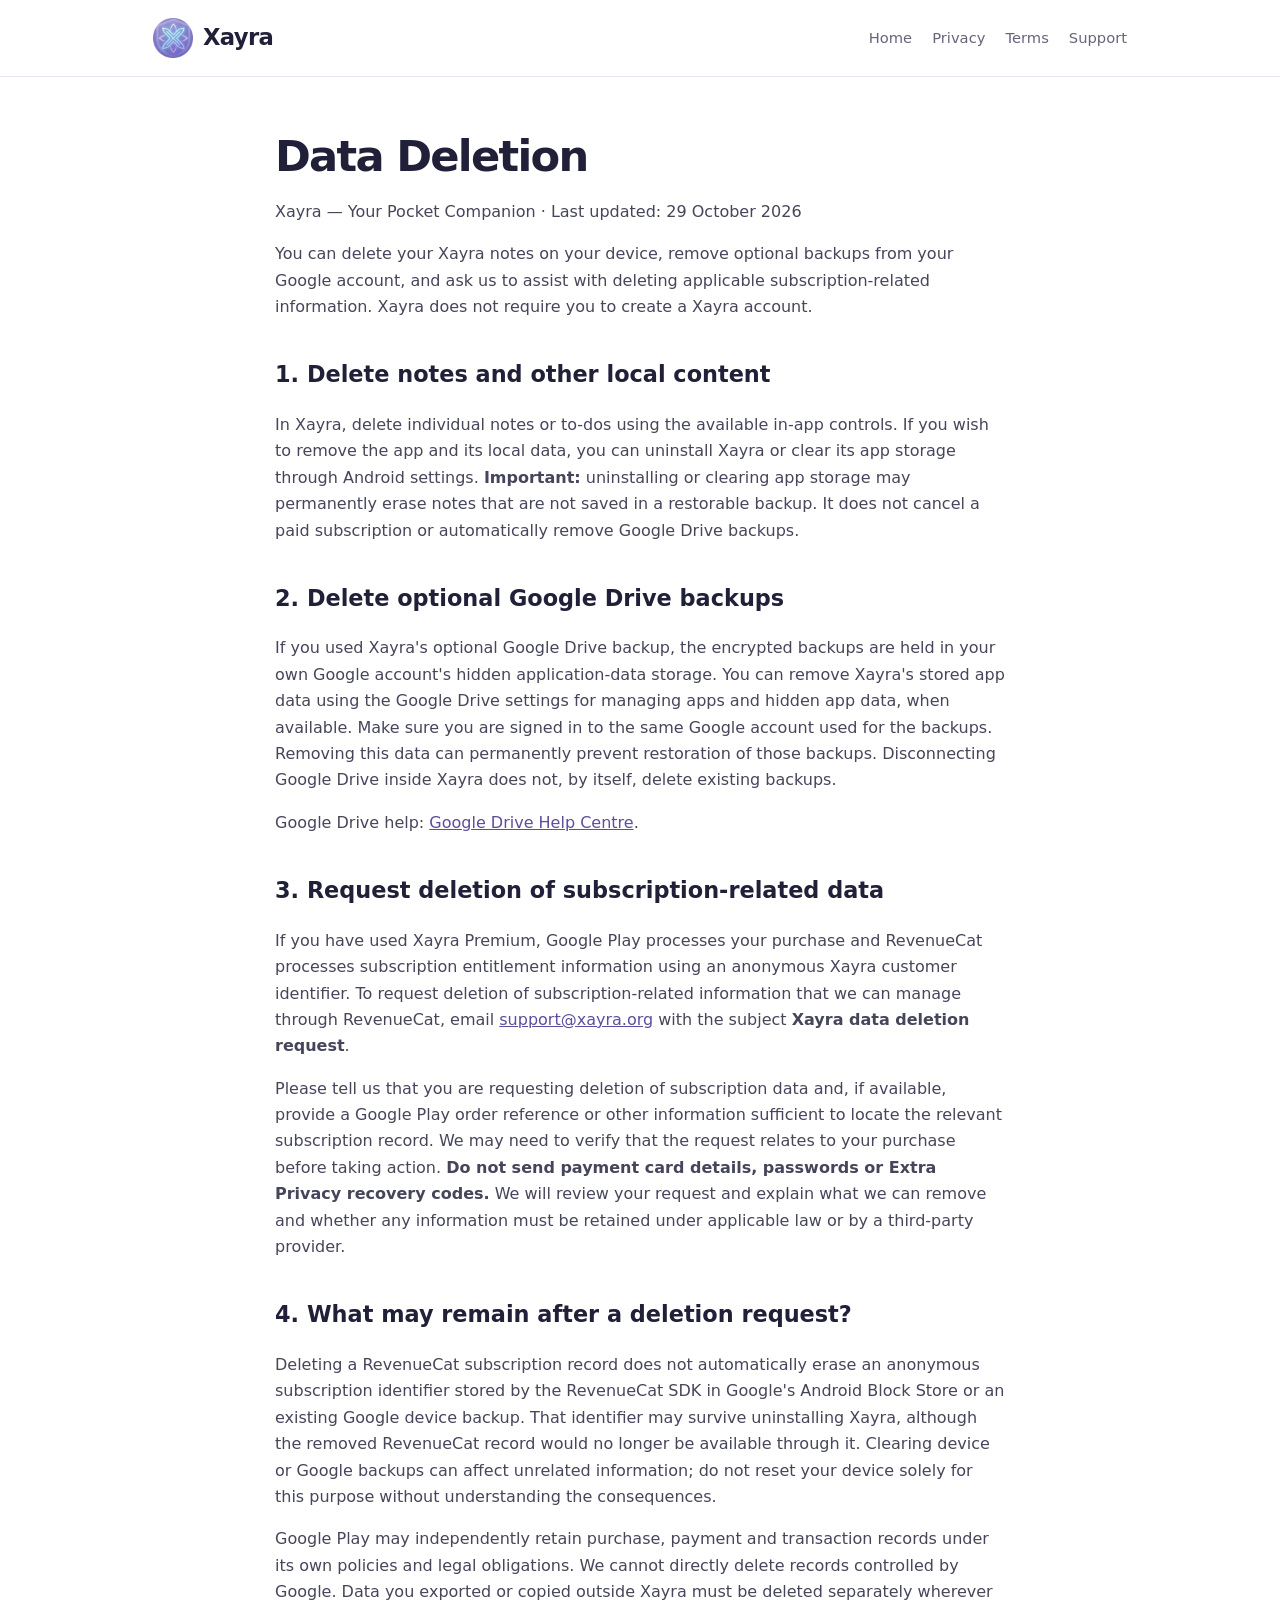
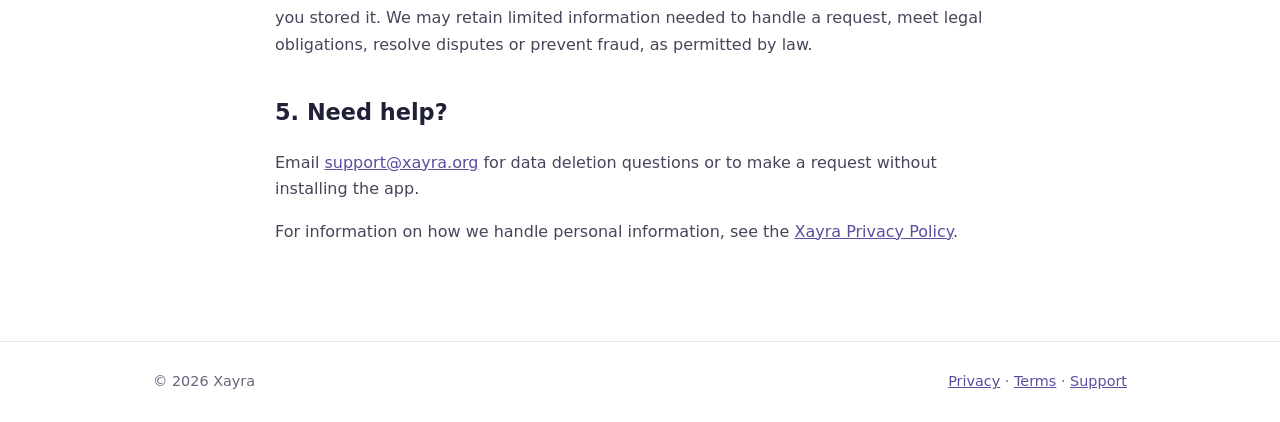
==== data-deletion/index.html @ 7cc68675 "Add Xayra public data deletion instructions for Google Play" ====
<!doctype html>
<html lang="en">
<head>
  <meta charset="utf-8">
  <meta name="viewport" content="width=device-width,initial-scale=1">
  <title>Data Deletion — Xayra</title>
  <meta name="description" content="How to delete Xayra notes, optional Google Drive backups, and request deletion of subscription-related data.">
  <link rel="canonical" href="https://xayra.org/data-deletion/">
  <link rel="icon" type="image/png" href="/assets/xayra-icon.png">
  <link rel="stylesheet" href="/styles.css">
  <meta property="og:type" content="website">
  <meta property="og:site_name" content="Xayra">
  <meta property="og:title" content="Data Deletion — Xayra">
  <meta property="og:description" content="Learn how to delete notes, backups and subscription-related records.">
  <meta property="og:url" content="https://xayra.org/data-deletion/">
  <meta property="og:image" content="https://xayra.org/assets/xayra-logo.png">
  <meta property="og:image:alt" content="Xayra — Your Pocket Companion">
  <meta name="twitter:card" content="summary_large_image">
</head>
<body>
<header><nav class="wrap nav"><a class="logo" href="/"><img src="/assets/xayra-icon.png" alt="Xayra logo" class="brand-icon"><span>Xayra</span></a><div class="links"><a href="/">Home</a><a href="/privacy/">Privacy</a><a href="/terms/">Terms</a><a href="/support/">Support</a></div></nav></header>
<main class="wrap prose">
  <h1>Data Deletion</h1>
  <p class="muted">Xayra — Your Pocket Companion · Last updated: 29 October 2026</p>
  <p>You can delete your Xayra notes on your device, remove optional backups from your Google account, and ask us to assist with deleting applicable subscription-related information. Xayra does not require you to create a Xayra account.</p>

  <h2>1. Delete notes and other local content</h2>
  <p>In Xayra, delete individual notes or to-dos using the available in-app controls. If you wish to remove the app and its local data, you can uninstall Xayra or clear its app storage through Android settings. <strong>Important:</strong> uninstalling or clearing app storage may permanently erase notes that are not saved in a restorable backup. It does not cancel a paid subscription or automatically remove Google Drive backups.</p>

  <h2>2. Delete optional Google Drive backups</h2>
  <p>If you used Xayra's optional Google Drive backup, the encrypted backups are held in your own Google account's hidden application-data storage. You can remove Xayra's stored app data using the Google Drive settings for managing apps and hidden app data, when available. Make sure you are signed in to the same Google account used for the backups. Removing this data can permanently prevent restoration of those backups. Disconnecting Google Drive inside Xayra does not, by itself, delete existing backups.</p>
  <p>Google Drive help: <a href="https://support.google.com/drive/">Google Drive Help Centre</a>.</p>

  <h2>3. Request deletion of subscription-related data</h2>
  <p>If you have used Xayra Premium, Google Play processes your purchase and RevenueCat processes subscription entitlement information using an anonymous Xayra customer identifier. To request deletion of subscription-related information that we can manage through RevenueCat, email <a href="mailto:support@xayra.org?subject=Xayra%20data%20deletion%20request">support@xayra.org</a> with the subject <strong>Xayra data deletion request</strong>.</p>
  <p>Please tell us that you are requesting deletion of subscription data and, if available, provide a Google Play order reference or other information sufficient to locate the relevant subscription record. We may need to verify that the request relates to your purchase before taking action. <strong>Do not send payment card details, passwords or Extra Privacy recovery codes.</strong> We will review your request and explain what we can remove and whether any information must be retained under applicable law or by a third-party provider.</p>

  <h2>4. What may remain after a deletion request?</h2>
  <p>Deleting a RevenueCat subscription record does not automatically erase an anonymous subscription identifier stored by the RevenueCat SDK in Google's Android Block Store or an existing Google device backup. That identifier may survive uninstalling Xayra, although the removed RevenueCat record would no longer be available through it. Clearing device or Google backups can affect unrelated information; do not reset your device solely for this purpose without understanding the consequences.</p>
  <p>Google Play may independently retain purchase, payment and transaction records under its own policies and legal obligations. We cannot directly delete records controlled by Google. Data you exported or copied outside Xayra must be deleted separately wherever you stored it. We may retain limited information needed to handle a request, meet legal obligations, resolve disputes or prevent fraud, as permitted by law.</p>

  <h2>5. Need help?</h2>
  <p>Email <a href="mailto:support@xayra.org?subject=Xayra%20data%20deletion%20request">support@xayra.org</a> for data deletion questions or to make a request without installing the app.</p>
  <p>For information on how we handle personal information, see the <a href="/privacy/">Xayra Privacy Policy</a>.</p>
</main>
<footer><div class="wrap footer-inner"><span>© 2026 Xayra</span><span><a href="/privacy/">Privacy</a> · <a href="/terms/">Terms</a> · <a href="/support/">Support</a></span></div></footer>
</body></html>
---- styles.css ----
:root{color-scheme:light;--ink:#202039;--muted:#65657b;--purple:#7461b3;--light:#f7f5fc;--border:#e7e3f0}*{box-sizing:border-box}body{margin:0;font:16px/1.65 system-ui,-apple-system,Segoe UI,Roboto,sans-serif;color:var(--ink);background:#fff}a{color:#5e4c9e}a:hover{text-decoration:none}.wrap{max-width:1024px;margin:auto;padding:0 25px}.nav{display:flex;align-items:center;justify-content:space-between;gap:16px;min-height:76px}.logo{color:var(--ink);font-size:1.42rem;font-weight:750;letter-spacing:-.03em;text-decoration:none}.logo-mark{color:var(--purple)}.links{display:flex;flex-wrap:wrap;gap:20px}.links a{font-size:.92rem;text-decoration:none;color:var(--muted)}.links a:hover{color:var(--purple)}header{border-bottom:1px solid var(--border)}.hero{background:radial-gradient(ellipse at 80% 20%,#e6e0fb,transparent 55%),linear-gradient(145deg,#faf9fe,#f3f0fa);padding:98px 0 100px}.eyebrow{font-size:.8rem;letter-spacing:.15em;text-transform:uppercase;color:var(--purple);font-weight:700}.hero h1{font-size:clamp(2.4rem,6vw,4.8rem);line-height:1.1;letter-spacing:-.055em;max-width:720px;margin:14px 0 24px}.hero p{font-size:1.16rem;color:#4f5068;max-width:640px}.button{display:inline-block;background:var(--purple);color:#fff;text-decoration:none;font-weight:650;border-radius:10px;padding:12px 22px;margin-top:16px}.section{padding:74px 0}.section h2{font-size:2rem;letter-spacing:-.035em;margin:0 0 28px}.cards{display:grid;grid-template-columns:repeat(3,1fr);gap:16px}.card{padding:25px;border:1px solid var(--border);border-radius:16px;background:#fff}.card h3{margin:0 0 10px;font-size:1.08rem}.card p{color:var(--muted);margin:0}.muted{color:var(--muted)}.prose{max-width:780px;padding-top:54px;padding-bottom:80px}.prose h1{font-size:2.7rem;line-height:1.2;letter-spacing:-.04em;margin:0 0 10px}.prose h2{margin-top:36px;font-size:1.4rem}.prose h3{margin-top:24px}.prose p,.prose li{color:#46465b}.prose ul{padding-left:22px}.notice{background:var(--light);padding:18px;border-left:4px solid var(--purple);border-radius:6px}.small{font-size:.88rem}footer{border-top:1px solid var(--border);padding:28px 0}.footer-inner{display:flex;justify-content:space-between;gap:20px;flex-wrap:wrap;font-size:.9rem;color:var(--muted)}@media(max-width:700px){.nav{align-items:flex-start;flex-direction:column;padding-top:18px;padding-bottom:18px}.links{gap:13px}.hero{padding:64px 0}.cards{grid-template-columns:1fr}.section{padding:48px 0}.prose h1{font-size:2.1rem}}
.logo {
  display: inline-flex;
  align-items: center;
  gap: 10px;
  white-space: nowrap;
}

.logo .brand-icon {
  display: block;
  width: 40px;
  height: 40px;
  max-width: 40px;
  object-fit: contain;
  flex-shrink: 0;
}
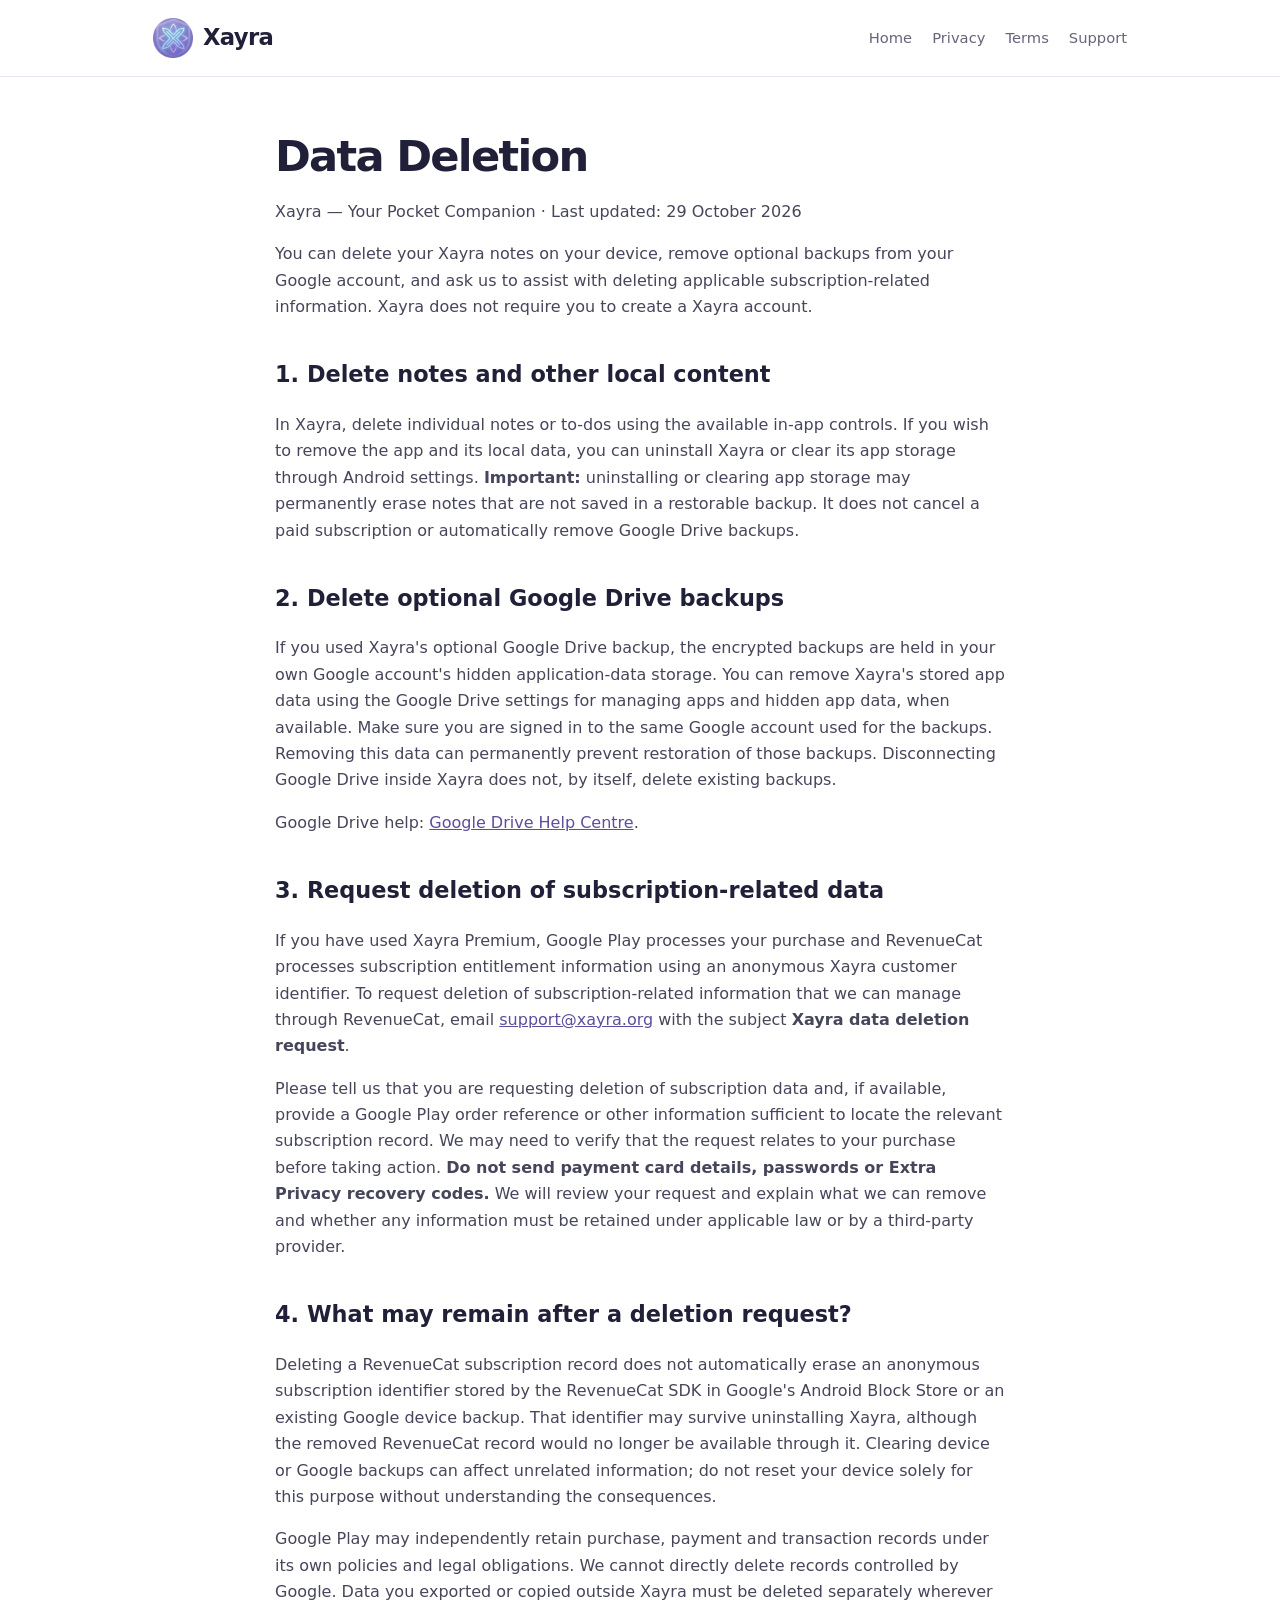
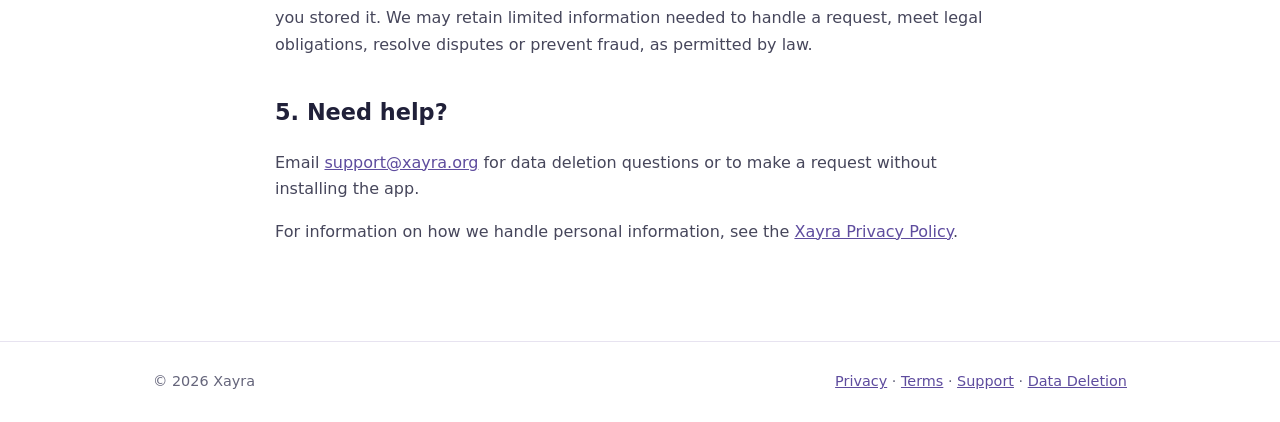
==== commit 1970ca06: "Add Data Deletion footer link to data-deletion/index.html" ====
--- a/data-deletion/index.html
+++ b/data-deletion/index.html
@@ -43,5 +43,5 @@
   <p>Email <a href="mailto:support@xayra.org?subject=Xayra%20data%20deletion%20request">support@xayra.org</a> for data deletion questions or to make a request without installing the app.</p>
   <p>For information on how we handle personal information, see the <a href="/privacy/">Xayra Privacy Policy</a>.</p>
 </main>
-<footer><div class="wrap footer-inner"><span>© 2026 Xayra</span><span><a href="/privacy/">Privacy</a> · <a href="/terms/">Terms</a> · <a href="/support/">Support</a></span></div></footer>
+<footer><div class="wrap footer-inner"><span>© 2026 Xayra</span><span><a href="/privacy/">Privacy</a> · <a href="/terms/">Terms</a> · <a href="/support/">Support</a> · <a href="/data-deletion/">Data Deletion</a></span></div></footer>
 </body></html>
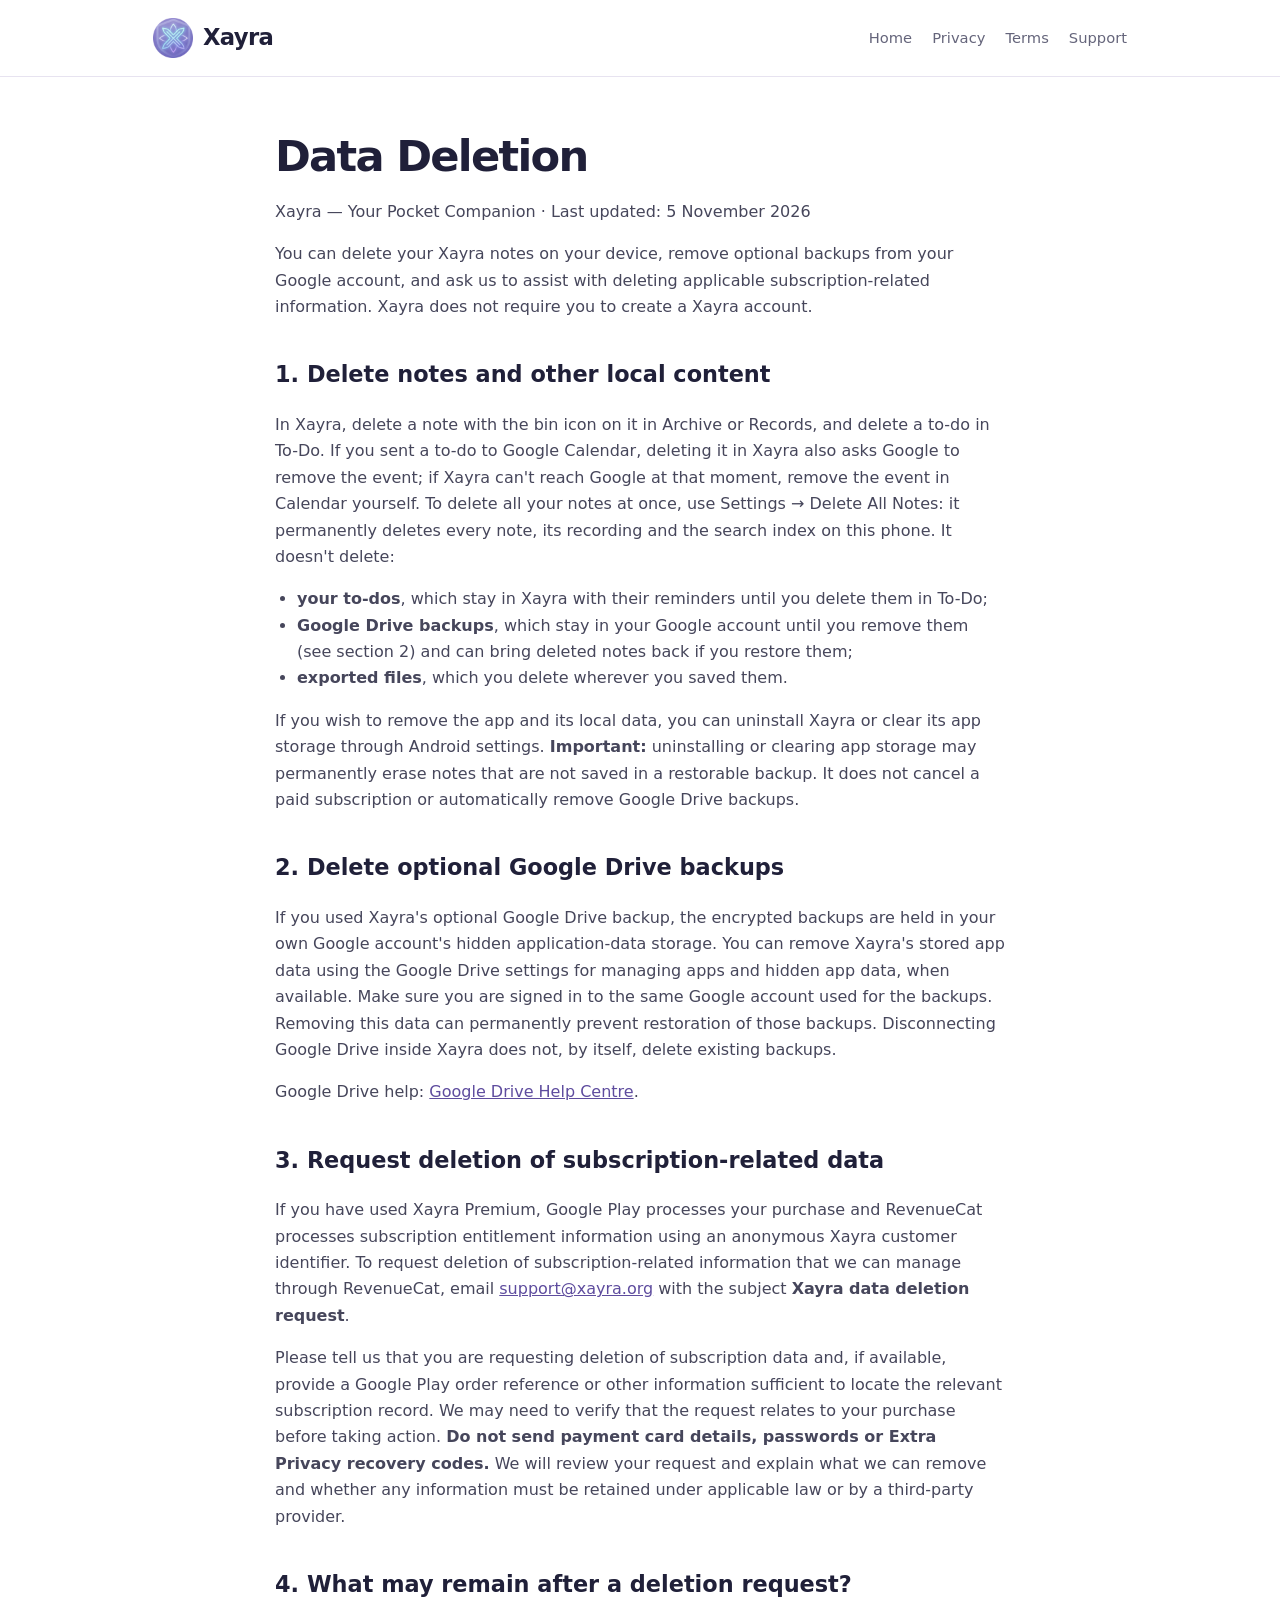
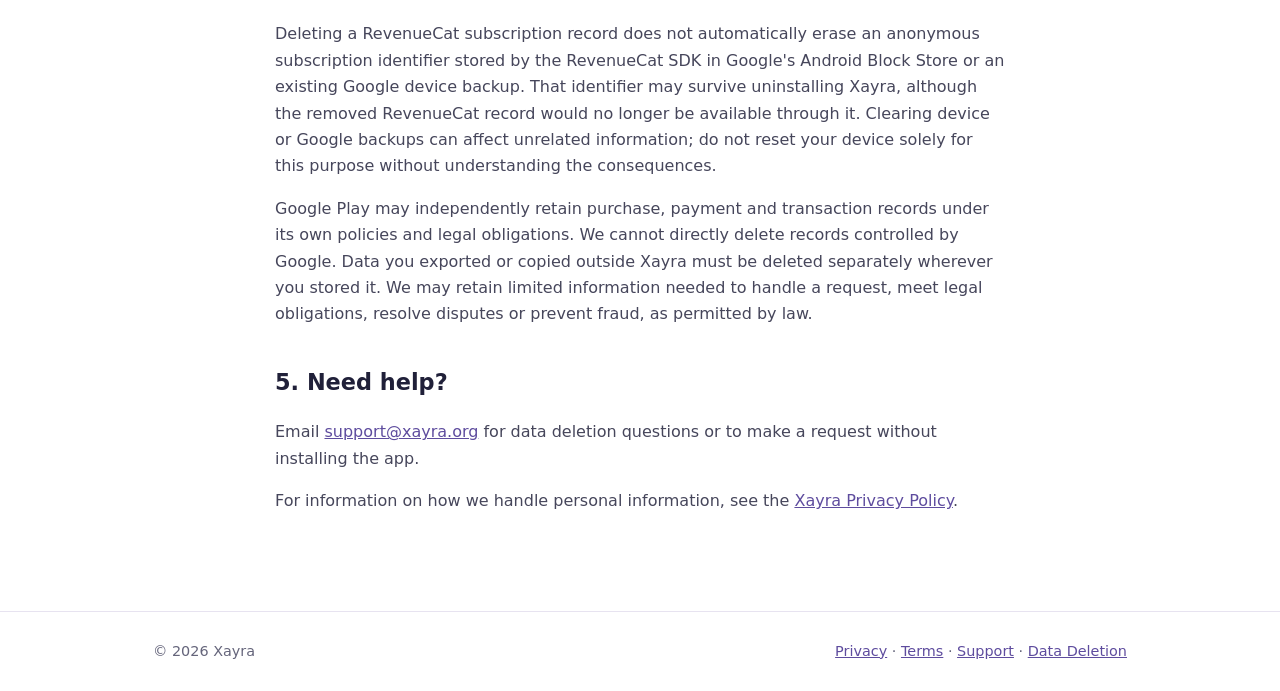
==== commit 29097c39: "Legal: reminder notifications (Privacy) and in-app deletion (Data Deletion) Owner-approved exact tex" ====
--- a/data-deletion/index.html
+++ b/data-deletion/index.html
@@ -21,11 +21,13 @@
 <header><nav class="wrap nav"><a class="logo" href="/"><img src="/assets/xayra-icon.png" alt="Xayra logo" class="brand-icon"><span>Xayra</span></a><div class="links"><a href="/">Home</a><a href="/privacy/">Privacy</a><a href="/terms/">Terms</a><a href="/support/">Support</a></div></nav></header>
 <main class="wrap prose">
   <h1>Data Deletion</h1>
-  <p class="muted">Xayra — Your Pocket Companion · Last updated: 29 October 2026</p>
+  <p class="muted">Xayra — Your Pocket Companion · Last updated: 5 November 2026</p>
   <p>You can delete your Xayra notes on your device, remove optional backups from your Google account, and ask us to assist with deleting applicable subscription-related information. Xayra does not require you to create a Xayra account.</p>
 
   <h2>1. Delete notes and other local content</h2>
-  <p>In Xayra, delete individual notes or to-dos using the available in-app controls. If you wish to remove the app and its local data, you can uninstall Xayra or clear its app storage through Android settings. <strong>Important:</strong> uninstalling or clearing app storage may permanently erase notes that are not saved in a restorable backup. It does not cancel a paid subscription or automatically remove Google Drive backups.</p>
+  <p>In Xayra, delete a note with the bin icon on it in Archive or Records, and delete a to-do in To-Do. If you sent a to-do to Google Calendar, deleting it in Xayra also asks Google to remove the event; if Xayra can't reach Google at that moment, remove the event in Calendar yourself. To delete all your notes at once, use Settings → Delete All Notes: it permanently deletes every note, its recording and the search index on this phone. It doesn't delete:</p>
+  <ul><li><strong>your to-dos</strong>, which stay in Xayra with their reminders until you delete them in To-Do;</li><li><strong>Google Drive backups</strong>, which stay in your Google account until you remove them (see section 2) and can bring deleted notes back if you restore them;</li><li><strong>exported files</strong>, which you delete wherever you saved them.</li></ul>
+  <p>If you wish to remove the app and its local data, you can uninstall Xayra or clear its app storage through Android settings. <strong>Important:</strong> uninstalling or clearing app storage may permanently erase notes that are not saved in a restorable backup. It does not cancel a paid subscription or automatically remove Google Drive backups.</p>
 
   <h2>2. Delete optional Google Drive backups</h2>
   <p>If you used Xayra's optional Google Drive backup, the encrypted backups are held in your own Google account's hidden application-data storage. You can remove Xayra's stored app data using the Google Drive settings for managing apps and hidden app data, when available. Make sure you are signed in to the same Google account used for the backups. Removing this data can permanently prevent restoration of those backups. Disconnecting Google Drive inside Xayra does not, by itself, delete existing backups.</p>
--- a/styles.css
+++ b/styles.css
@@ -1,4 +1,4 @@
-:root{color-scheme:light;--ink:#202039;--muted:#65657b;--purple:#7461b3;--light:#f7f5fc;--border:#e7e3f0}*{box-sizing:border-box}body{margin:0;font:16px/1.65 system-ui,-apple-system,Segoe UI,Roboto,sans-serif;color:var(--ink);background:#fff}a{color:#5e4c9e}a:hover{text-decoration:none}.wrap{max-width:1024px;margin:auto;padding:0 25px}.nav{display:flex;align-items:center;justify-content:space-between;gap:16px;min-height:76px}.logo{color:var(--ink);font-size:1.42rem;font-weight:750;letter-spacing:-.03em;text-decoration:none}.logo-mark{color:var(--purple)}.links{display:flex;flex-wrap:wrap;gap:20px}.links a{font-size:.92rem;text-decoration:none;color:var(--muted)}.links a:hover{color:var(--purple)}header{border-bottom:1px solid var(--border)}.hero{background:radial-gradient(ellipse at 80% 20%,#e6e0fb,transparent 55%),linear-gradient(145deg,#faf9fe,#f3f0fa);padding:98px 0 100px}.eyebrow{font-size:.8rem;letter-spacing:.15em;text-transform:uppercase;color:var(--purple);font-weight:700}.hero h1{font-size:clamp(2.4rem,6vw,4.8rem);line-height:1.1;letter-spacing:-.055em;max-width:720px;margin:14px 0 24px}.hero p{font-size:1.16rem;color:#4f5068;max-width:640px}.button{display:inline-block;background:var(--purple);color:#fff;text-decoration:none;font-weight:650;border-radius:10px;padding:12px 22px;margin-top:16px}.section{padding:74px 0}.section h2{font-size:2rem;letter-spacing:-.035em;margin:0 0 28px}.cards{display:grid;grid-template-columns:repeat(3,1fr);gap:16px}.card{padding:25px;border:1px solid var(--border);border-radius:16px;background:#fff}.card h3{margin:0 0 10px;font-size:1.08rem}.card p{color:var(--muted);margin:0}.muted{color:var(--muted)}.prose{max-width:780px;padding-top:54px;padding-bottom:80px}.prose h1{font-size:2.7rem;line-height:1.2;letter-spacing:-.04em;margin:0 0 10px}.prose h2{margin-top:36px;font-size:1.4rem}.prose h3{margin-top:24px}.prose p,.prose li{color:#46465b}.prose ul{padding-left:22px}.notice{background:var(--light);padding:18px;border-left:4px solid var(--purple);border-radius:6px}.small{font-size:.88rem}footer{border-top:1px solid var(--border);padding:28px 0}.footer-inner{display:flex;justify-content:space-between;gap:20px;flex-wrap:wrap;font-size:.9rem;color:var(--muted)}@media(max-width:700px){.nav{align-items:flex-start;flex-direction:column;padding-top:18px;padding-bottom:18px}.links{gap:13px}.hero{padding:64px 0}.cards{grid-template-columns:1fr}.section{padding:48px 0}.prose h1{font-size:2.1rem}}
+:root{color-scheme:light;--ink:#202039;--muted:#65657b;--purple:#7461b3;--light:#f7f5fc;--border:#e7e3f0}*{box-sizing:border-box}body{margin:0;font:16px/1.65 system-ui,-apple-system,Segoe UI,Roboto,sans-serif;color:var(--ink);background:#fff}a{color:#5e4c9e}a:hover{text-decoration:none}.wrap{max-width:1024px;margin:auto;padding:0 25px}.nav{display:flex;align-items:center;justify-content:space-between;gap:16px;min-height:76px}.logo{color:var(--ink);font-size:1.42rem;font-weight:750;letter-spacing:-.03em;text-decoration:none}.logo-mark{color:var(--purple)}.links{display:flex;flex-wrap:wrap;gap:20px}.links a{font-size:.92rem;text-decoration:none;color:var(--muted)}.links a:hover{color:var(--purple)}header{border-bottom:1px solid var(--border)}.hero{background:radial-gradient(ellipse at 80% 20%,#e6e0fb,transparent 55%),linear-gradient(145deg,#faf9fe,#f3f0fa);padding:98px 0 100px}.eyebrow{font-size:.8rem;letter-spacing:.15em;text-transform:uppercase;color:var(--purple);font-weight:700}.hero h1{font-size:clamp(2.4rem,6vw,4.8rem);line-height:1.1;letter-spacing:-.055em;max-width:720px;margin:14px 0 24px}.hero p{font-size:1.16rem;color:#4f5068;max-width:640px}.button{display:inline-block;background:var(--purple);color:#fff;text-decoration:none;font-weight:650;border-radius:10px;padding:12px 22px;margin-top:16px}.section{padding:74px 0}.section h2{font-size:2rem;letter-spacing:-.035em;margin:0 0 28px}.cards{display:grid;grid-template-columns:repeat(3,1fr);gap:16px}.cards-2{grid-template-columns:repeat(2,1fr)}.hero .availability{font-size:.95rem;margin:22px 0 0}.card{padding:25px;border:1px solid var(--border);border-radius:16px;background:#fff}.card h3{margin:0 0 10px;font-size:1.08rem}.card p{color:var(--muted);margin:0}.muted{color:var(--muted)}.prose{max-width:780px;padding-top:54px;padding-bottom:80px}.prose h1{font-size:2.7rem;line-height:1.2;letter-spacing:-.04em;margin:0 0 10px}.prose h2{margin-top:36px;font-size:1.4rem}.prose h3{margin-top:24px}.prose p,.prose li{color:#46465b}.prose ul{padding-left:22px}.notice{background:var(--light);padding:18px;border-left:4px solid var(--purple);border-radius:6px}.small{font-size:.88rem}footer{border-top:1px solid var(--border);padding:28px 0}.footer-inner{display:flex;justify-content:space-between;gap:20px;flex-wrap:wrap;font-size:.9rem;color:var(--muted)}@media(max-width:700px){.nav{align-items:flex-start;flex-direction:column;padding-top:18px;padding-bottom:18px}.links{gap:13px}.hero{padding:64px 0}.cards,.cards-2{grid-template-columns:1fr}.section{padding:48px 0}.prose h1{font-size:2.1rem}}
 .logo {
   display: inline-flex;
   align-items: center;
